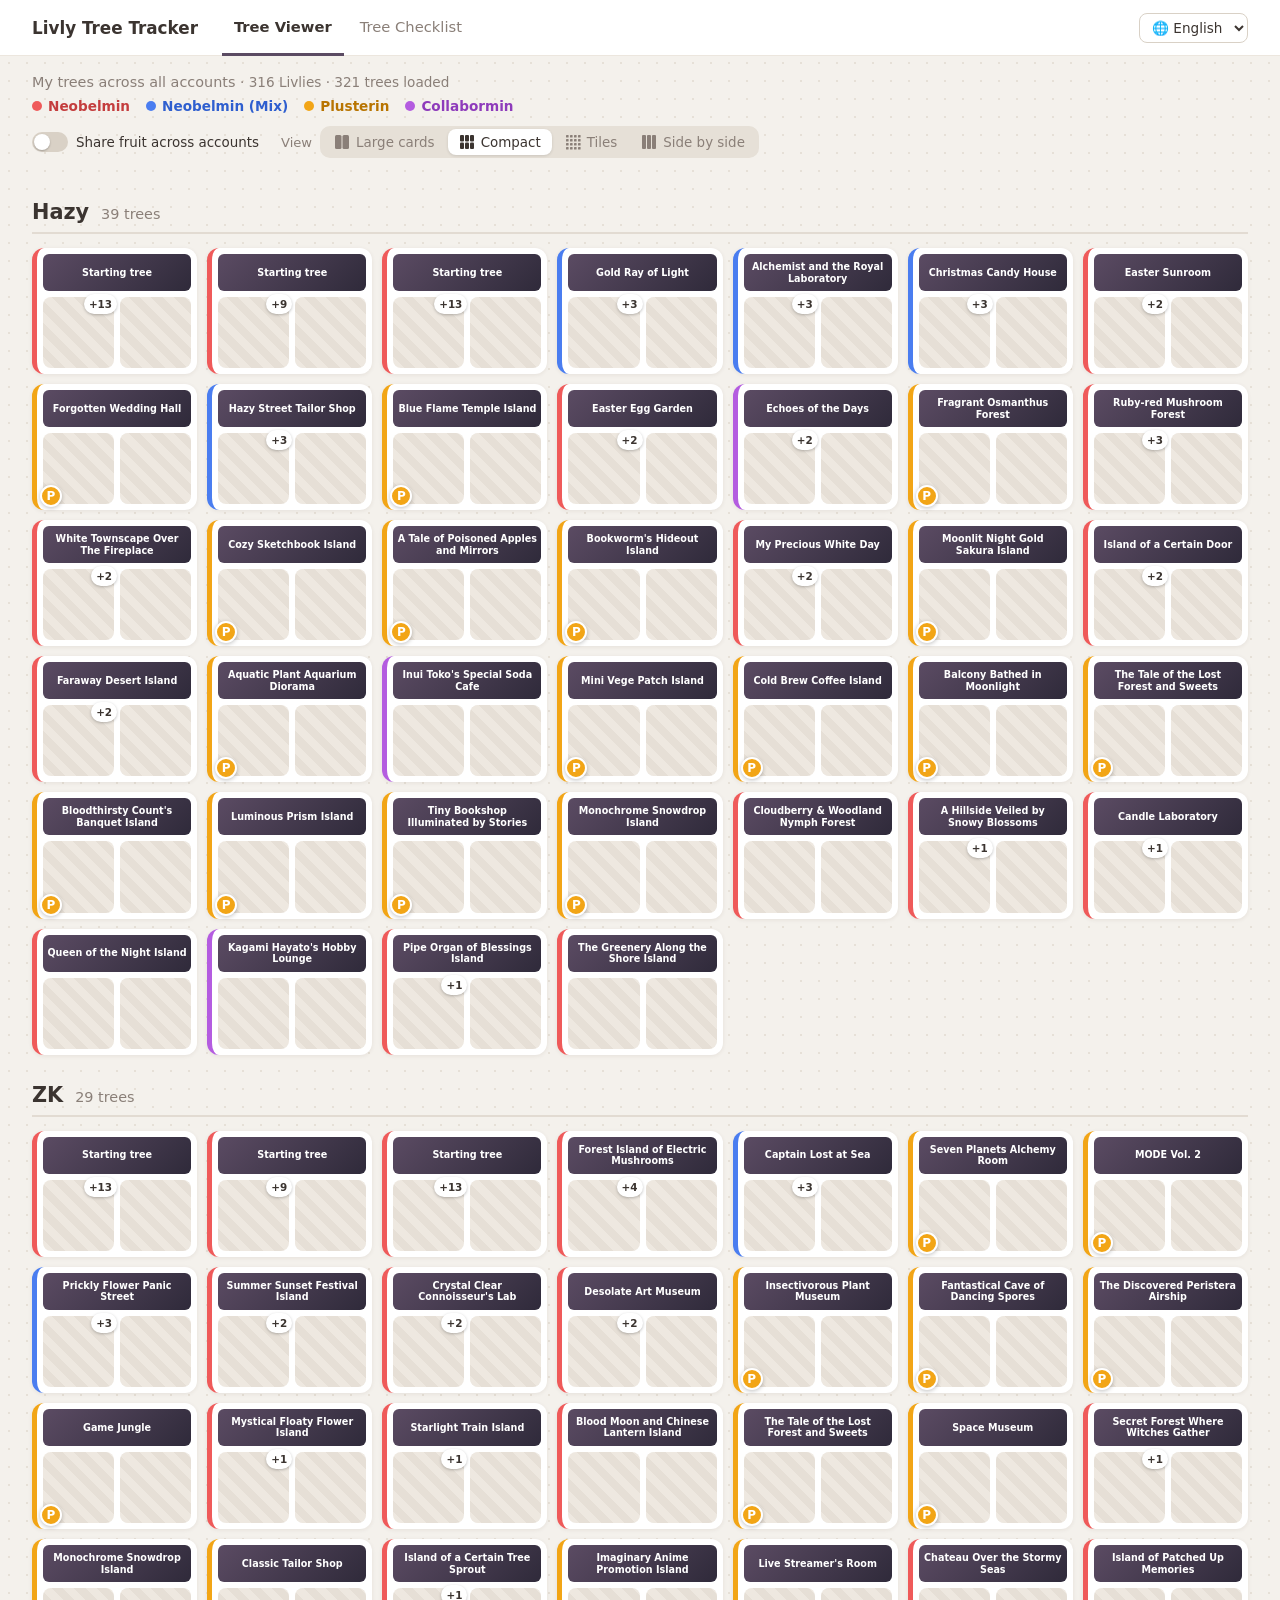
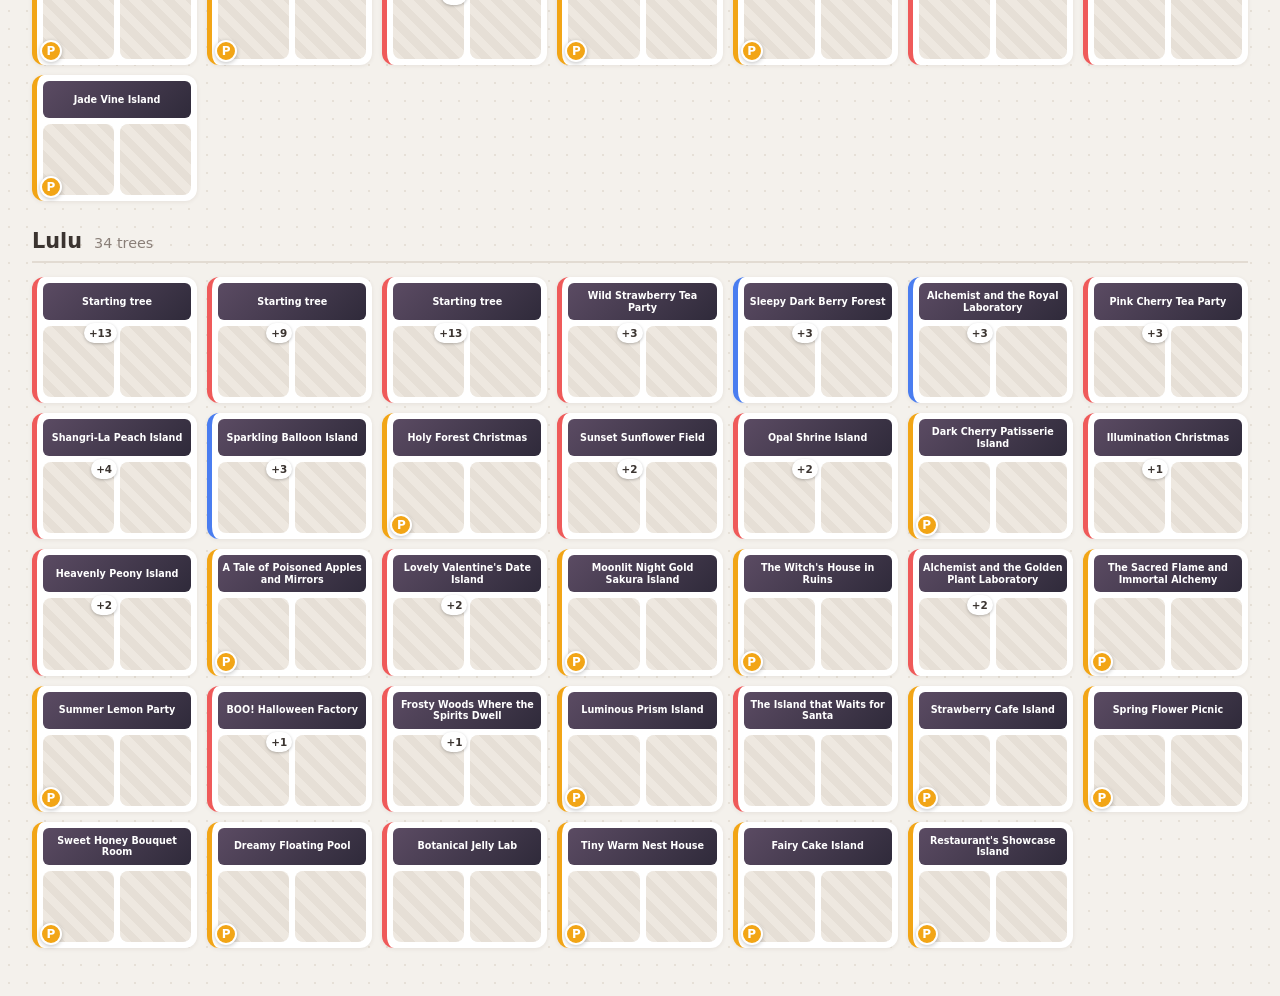
==== index.html @ b5752711 "first commit" ====
<!DOCTYPE html>
<html lang="ja">
<head>
  <meta charset="UTF-8">
  <meta name="viewport" content="width=device-width, initial-scale=1.0">
  <meta http-equiv="Cache-Control" content="no-cache, no-store, must-revalidate">
  <title>Livly Tree Tracker</title>
  <script>
    // Load the stylesheet with a fresh ?v= each time so the browser never shows an old saved copy.
    window.LIVLY_BUILD = Date.now();
    document.write('<link rel="stylesheet" href="css/style.css?v=' + LIVLY_BUILD + '">');
  </script>
</head>
<body>
  <!-- Top bar: app name, page tabs, language (filled in by scripts/nav.js) -->
  <nav id="site-nav" class="site-nav"></nav>

  <header class="page-header">
    <div class="page-toolbar">
      <div>
        <p class="page-meta"><span id="subtitle"></span> <span id="stats"></span></p>
        <ul id="legend" class="legend"></ul>
      </div>
      <div class="toolbar-controls">
      <!-- "Share fruit across accounts" switch (label filled in by scripts/app.js) -->
      <label id="share-control" class="switch-control">
        <input id="share-toggle" type="checkbox">
        <span class="switch" aria-hidden="true"></span>
        <span id="share-label"></span>
      </label>
      <!-- "View" label + Large / Compact / Tiles / Side by side (filled in by scripts/app.js) -->
      <div class="view-control">
        <span id="view-label" class="control-label"></span>
        <div id="view-switch" class="segmented"></div>
      </div>
      </div>
    </div>
  </header>

  <main id="accounts">
    <p class="loading">Loading…</p>
  </main>

  <script>
    // Data and scripts (plain .js so the page works when opened directly from disk).
    // Each file gets a fresh ?v= so edits always show on a normal refresh.
    [
      "data/livlies.js",
      "data/trees.js",
      "data/accounts.js",
      "scripts/i18n.js",
      "scripts/nav.js",
      "scripts/app.js"
    ].forEach(function (src) {
      document.write('<script src="' + src + '?v=' + LIVLY_BUILD + '"><\/script>');
    });
  </script>
</body>
</html>
---- css/style.css ----
/* ===== Theme ===== */
:root {
  --bg: #f4f1ec;
  --card: #ffffff;
  --text: #3b3430;
  --muted: #8a7f78;
  --tile: #eeeae4;
  --radius: 16px;

  /* Potion colours: card edges, legend, tooltip */
  --c-neobelmin: #ef5a5a;   --text-neobelmin: #c43d3d;
  --c-mix: #4a7df0;         --text-mix: #2f5fcf;
  --c-plusterin: #f2a516;   --text-plusterin: #b87400;
  --c-collab: #b45ce0;      --text-collab: #8e3bbb;
  --c-plusterin-badge: #f2a516;   /* the "P" badge on Plusterin cards */

  /* Tooltip check marks: tree owned by this account / by another account (shared fruit) */
  --c-this-account: #7ab955;      /* grass green */
  --c-other-account: #17a99b;     /* teal green (also the share switch when on) */
}

* { box-sizing: border-box; }

body {
  margin: 0;
  font-family: "Hiragino Maru Gothic ProN", "Yu Gothic UI", "Meiryo", system-ui, sans-serif;
  background: var(--bg);
  background-image: radial-gradient(#e6e0d7 1px, transparent 1px);
  background-size: 18px 18px;
  color: var(--text);
}

/* ===== Top navigation bar (both pages) ===== */
.site-nav {
  display: flex; align-items: center; gap: 24px;
  height: 56px; padding: 0 32px;
  background: var(--card); border-bottom: 1px solid #ece6de;
  position: sticky; top: 0; z-index: 10;
}
.nav-brand { font-weight: bold; font-size: 1.05rem; white-space: nowrap; }
.nav-tabs { display: flex; gap: 4px; height: 100%; }
.nav-tabs a {
  display: flex; align-items: center; padding: 0 12px;
  color: var(--muted); text-decoration: none; font-size: 0.92rem; white-space: nowrap;
  border-bottom: 3px solid transparent; margin-bottom: -1px;
}
.nav-tabs a:hover { color: var(--text); }
.nav-tabs a.active { color: var(--text); font-weight: 600; border-bottom-color: #5b4b63; }
.nav-spacer { flex: 1; }
.lang-select {
  font: inherit; font-size: 0.85rem; color: var(--text); cursor: pointer;
  padding: 5px 8px; border-radius: 8px; border: 1px solid #d9d1c6; background: #fff;
}
@media (max-width: 640px) {
  .site-nav { gap: 12px; padding: 0 14px; }
  .nav-brand { display: none; }
}

/* ===== Page header (under the top bar) ===== */
.page-header { padding: 18px 32px 6px; }
.page-meta { margin: 0 0 8px; color: var(--muted); font-size: 0.9rem; }
#stats { font-size: 0.85rem; }
.page-toolbar {
  display: flex; flex-wrap: wrap; align-items: center; justify-content: space-between; gap: 12px 20px;
}

/* Right side of the toolbar: share switch + View switch */
.toolbar-controls { display: flex; flex-wrap: wrap; align-items: center; gap: 10px 22px; }

/* On/off switch ("Share fruit across accounts") */
.switch-control {
  display: inline-flex; align-items: center; gap: 8px; cursor: pointer;
  font-size: 0.84rem; color: var(--text); user-select: none;
}
.switch-control input { position: absolute; opacity: 0; pointer-events: none; }
.switch {
  position: relative; width: 36px; height: 20px; flex: none;
  border-radius: 999px; background: #d9d1c6; transition: background .15s;
}
.switch::after {
  content: ""; position: absolute; top: 2px; left: 2px; width: 16px; height: 16px;
  border-radius: 50%; background: #fff; box-shadow: 0 1px 2px rgba(0,0,0,.25); transition: transform .15s;
}
.switch-control input:checked + .switch { background: var(--c-other-account); }
.switch-control input:checked + .switch::after { transform: translateX(16px); }
.switch-control input:focus-visible + .switch { outline: 2px solid #5b4b63; outline-offset: 2px; }

/* "View" label sits outside the buttons */
.view-control { display: flex; align-items: center; gap: 8px; }
.control-label { font-size: 0.82rem; color: var(--muted); }

/* Segmented buttons (View switch) */
.segmented { display: inline-flex; gap: 2px; background: #e6e0d7; border-radius: 10px; padding: 3px; }
.segmented button {
  display: inline-flex; align-items: center; gap: 6px;
  border: 0; background: transparent; color: var(--muted); cursor: pointer;
  font: inherit; font-size: 0.84rem; padding: 5px 11px; border-radius: 8px;
}
.segmented button:hover { color: var(--text); }
.segmented button.active { background: var(--card); color: var(--text); box-shadow: 0 1px 3px rgba(0,0,0,.12); }
.segmented svg { width: 16px; height: 16px; flex: none; fill: currentColor; }
@media (max-width: 640px) {
  .segmented button span { display: none; }   /* icons only on small screens */
}

.legend {
  display: flex; flex-wrap: wrap; gap: 16px;
  list-style: none; padding: 0; margin: 0;
  font-size: 0.85rem; color: var(--muted);
}
.legend li { display: flex; align-items: center; gap: 6px; font-weight: 600; }
.legend li:has(.type-neobelmin) { color: var(--text-neobelmin); }
.legend li:has(.type-mix)       { color: var(--text-mix); }
.legend li:has(.type-plusterin) { color: var(--text-plusterin); }
.legend li:has(.type-collab)    { color: var(--text-collab); }
.dot { width: 10px; height: 10px; border-radius: 50%; display: inline-block; }
.dot.type-neobelmin { background: var(--c-neobelmin); }
.dot.type-mix       { background: var(--c-mix); }
.dot.type-plusterin { background: var(--c-plusterin); }
.dot.type-collab    { background: var(--c-collab); }

main { padding: 8px 32px 48px; }
.loading, .error-box { color: var(--muted); }
.error-box {
  background: #fff3f0; border: 1px solid #f0c4bb; color: #8a3a2c;
  padding: 16px 20px; border-radius: 12px; max-width: 720px; line-height: 1.6;
}
.error-box code { background: #fbe1da; padding: 1px 5px; border-radius: 4px; }

/* ===== Account section ===== */
.account { margin-top: 28px; }
.account-header {
  display: flex; flex-wrap: wrap; align-items: baseline; gap: 12px;
  border-bottom: 2px solid #e2dbd2; padding-bottom: 8px; margin-bottom: 14px;
}
.account-header h2 { margin: 0; font-size: 1.3rem; }
.account-count { color: var(--muted); font-size: 0.9rem; }


/* ===== Tree grid ===== */
.tree-grid {
  display: grid;
  grid-template-columns: repeat(auto-fill, minmax(260px, 1fr));
  gap: 16px;
}

/* ===== Tree card ===== */
.tree-card {
  background: var(--card);
  border-radius: var(--radius);
  padding: 10px;
  box-shadow: 0 2px 8px rgba(60, 40, 30, 0.08);
  border-left: 5px solid transparent;   /* potion colour, see below */
  display: flex; flex-direction: column; gap: 8px;
}
.tree-card.type-neobelmin { border-left-color: var(--c-neobelmin); }
.tree-card.type-mix       { border-left-color: var(--c-mix); }
.tree-card.type-plusterin { border-left-color: var(--c-plusterin); }
.tree-card.type-collab    { border-left-color: var(--c-collab); }

/* Banner (top) */
.banner {
  aspect-ratio: 4 / 1;
  border-radius: 10px;
  overflow: hidden;
  background: linear-gradient(135deg, #5b4b63, #2f2a3a);
  display: flex; align-items: center; justify-content: center;
}
.banner img { width: 100%; height: 100%; object-fit: cover; display: block; }
.banner-text {
  color: #fff; text-align: center; padding: 0 10px; line-height: 1.3;
  font-size: 0.95rem; font-weight: bold; text-shadow: 0 1px 2px rgba(0,0,0,.4);
}
.banner-text small { display: block; font-weight: normal; font-size: 0.72rem; opacity: 0.85; }

/* Body: Livly (left) + tree (right) */
.card-body {
  display: grid;
  grid-template-columns: 1fr 1fr;
  gap: 10px;
  align-items: end;
}

.livly-slot {
  position: relative;
  aspect-ratio: 1 / 1;
}
.livly-slot .livly-img {
  width: 100%; height: 100%; object-fit: contain;
  display: block;
}

/* Plusterin badge: white "P" on an amber circle, overlapping the bottom-left of the Livly */
.plusterin-badge, .cc-badge {
  position: absolute; border-radius: 50%;
  background: var(--c-plusterin-badge); border: 2px solid #fff;
  box-shadow: 0 1px 4px rgba(0,0,0,.25);
  display: flex; align-items: center; justify-content: center;
  color: #fff; font-weight: 800; line-height: 1;
  font-family: "Arial Rounded MT Bold", "Segoe UI", system-ui, sans-serif;
}
.plusterin-badge { left: -4px; bottom: -4px; width: 34px; height: 34px; font-size: 1.15rem; }

/* Wrapper that carries the Livly name on hover (both card views) */
.livly-pic { display: block; width: 100%; height: 100%; }
.livly-pic > a { display: block; width: 100%; height: 100%; }

/* "+N" chip on the Livly (Large cards) — hover / tap for the ingredient tooltip */
.more-chip {
  position: absolute; right: 2px; top: 2px;
  min-width: 30px; height: 26px; padding: 0 7px; border: 0; border-radius: 999px;
  background: #fff; box-shadow: 0 1px 4px rgba(0,0,0,.25);
  font: inherit; font-size: 0.78rem; font-weight: bold; color: var(--text); cursor: pointer;
}
.more-chip:hover, .more-chip:focus-visible { background: #5b4b63; color: #fff; outline: none; }

.tree-slot {
  aspect-ratio: 1 / 1;
  background: var(--tile);
  border-radius: 12px;
  display: flex; align-items: center; justify-content: center;
  overflow: hidden;
}
.tree-slot img { width: 90%; height: 90%; object-fit: contain; }

/* Placeholder for missing images */
.placeholder {
  width: 100%; height: 100%;
  border-radius: 12px;
  background: repeating-linear-gradient(45deg, #eee8e0, #eee8e0 8px, #e6dfd6 8px, #e6dfd6 16px);
  display: flex; align-items: center; justify-content: center;
  color: var(--muted); font-size: 0.75rem;
}


.tree-card.unknown { border: 2px dashed #e0a39a; color: #8a3a2c; font-size: 0.85rem; }

a { color: inherit; }


/* Shared potion colours for the small views */
.compact-card, .tree-tile-card { --ring: var(--c-neobelmin); }
.type-mix       { --ring: var(--c-mix); }
.type-plusterin { --ring: var(--c-plusterin); }
.type-collab    { --ring: var(--c-collab); }

/* ===== A · Compact cards ===== */
.compact-grid { display: grid; grid-template-columns: repeat(auto-fill, minmax(150px, 1fr)); gap: 10px; }
.compact-card {
  background: var(--card); border-radius: 12px; padding: 6px;
  box-shadow: 0 1px 4px rgba(60, 40, 30, 0.08); border-left: 5px solid var(--ring);
}
.cc-banner {
  aspect-ratio: 4 / 1; border-radius: 6px; overflow: hidden;
  background: linear-gradient(135deg, #5b4b63, #2f2a3a);
  color: #fff; font-size: 0.6rem; line-height: 1.2; font-weight: bold;
  display: flex; align-items: center; justify-content: center; text-align: center; padding: 0 4px;
}
.cc-banner img { width: 100%; height: 100%; object-fit: cover; display: block; }
.cc-banner:has(img) { padding: 0; }
.cc-body { display: grid; grid-template-columns: 1fr 1fr; gap: 6px; margin-top: 6px; }
.cc-livly, .cc-tree { position: relative; aspect-ratio: 1 / 1; }
.cc-livly img, .cc-tree img { width: 100%; height: 100%; object-fit: contain; display: block; }
.cc-tree { background: var(--tile); border-radius: 8px; overflow: hidden; }
.cc-badge { left: -3px; bottom: -3px; width: 22px; height: 22px; font-size: 0.75rem; }
.cc-more {
  position: absolute; right: -3px; top: -3px; min-width: 22px; height: 20px; padding: 0 5px;
  border: 0; border-radius: 999px; background: #fff; box-shadow: 0 1px 3px rgba(0,0,0,.25);
  font: inherit; font-size: 0.65rem; font-weight: bold; line-height: 20px; text-align: center;
  color: var(--text); cursor: pointer;
}
.cc-more:hover, .cc-more:focus-visible { background: #5b4b63; color: #fff; outline: none; }
.compact-card .placeholder, .tree-tile-card .placeholder { border-radius: 8px; }
.compact-card.unknown, .tree-tile-card.unknown {
  border: 2px dashed #e0a39a; color: #8a3a2c; font-size: 0.75rem; display: flex; align-items: center; justify-content: center;
}

/* ===== B · Tiles (also used by "Side by side") ===== */
.tile-grid { display: grid; grid-template-columns: repeat(auto-fill, minmax(86px, 1fr)); gap: 9px; }
.tree-tile-card {
  position: relative; aspect-ratio: 1 / 1; padding: 6px;
  background: var(--card); border-radius: 12px; border: 2px solid var(--ring);
  box-shadow: 0 1px 4px rgba(60, 40, 30, 0.08);
}
.tree-tile-card > img { width: 100%; height: 100%; object-fit: contain; display: block; }
.tt-livly {
  position: absolute; left: -6px; bottom: -6px; width: 44%; aspect-ratio: 1 / 1;
  border-radius: 50%; background: #fff; border: 2px solid var(--ring);
  box-shadow: 0 1px 3px rgba(0,0,0,.2); overflow: hidden;
}
.tt-livly img { width: 100%; height: 100%; object-fit: contain; display: block; }

/* ===== F · Accounts side by side ===== */
.accounts-columns {
  display: grid;
  grid-template-columns: repeat(var(--account-count, 3), minmax(0, 1fr));
  gap: 14px; align-items: start;
}
.accounts-columns .account {
  margin-top: 18px; background: rgba(255, 255, 255, 0.5); border-radius: 14px; padding: 10px;
}
.accounts-columns .account-header h2 { font-size: 1rem; }
.accounts-columns .tile-grid { grid-template-columns: repeat(auto-fill, minmax(64px, 1fr)); gap: 8px; }
@media (max-width: 900px) {
  .accounts-columns { grid-template-columns: 1fr; }
}


/* ===== "+N" ingredient tooltip ===== */
.livly-tip {
  position: fixed; z-index: 100;
  --ring: var(--c-neobelmin);   /* rows without a type class use the Neobelmin colour */
  max-height: calc(100vh - 20px); overflow-y: auto; overscroll-behavior: contain;
  width: max-content; max-width: min(520px, calc(100vw - 20px));
  background: #fff; border-radius: 14px; padding: 12px 14px;
  box-shadow: 0 8px 28px rgba(40, 25, 20, .18), 0 0 0 1px rgba(0,0,0,.04);
  font-size: 0.82rem; line-height: 1.35; color: var(--text);
}
/* Soft bounce in, quick fade out */
.livly-tip {
  transform-origin: var(--tip-origin, left top);
  animation: tipBounceIn 260ms cubic-bezier(.34, 1.56, .64, 1) both;
}
.livly-tip.leaving {
  pointer-events: none;
  animation: tipFadeOut 100ms ease-in both;
}
@keyframes tipBounceIn {
  from { opacity: 0; transform: scale(.85); }
  60%  { opacity: 1; }
  to   { opacity: 1; transform: none; }
}
@keyframes tipFadeOut {
  to { opacity: 0; transform: scale(.97); }
}
@media (prefers-reduced-motion: reduce) {
  .livly-tip, .livly-tip.leaving { animation: none; }
}
.livly-tip img { display: block; width: 100%; height: 100%; object-fit: contain; }
.lt-ph { display: block; width: 100%; height: 100%; background: #eee8e0; }
.lt-title { font-size: 0.72rem; color: var(--muted); margin: 0 0 6px; }

.lt-chain {
  display: grid; grid-template-columns: 44px 1fr; gap: 4px 10px; align-items: center; padding: 7px 0;
}
.lt-chain + .lt-chain { border-top: 1px solid #f0ebe4; }
.lt-pic {
  width: 44px; height: 44px; border-radius: 50%; overflow: hidden;
  border: 3px solid var(--ring); background: #faf8f5;
}
.lt-chain.cannot > .lt-pic { filter: grayscale(.85); opacity: .5; }
.lt-name { font-weight: 600; }
.lt-pill {
  display: inline-block; margin-left: 6px; padding: 1px 7px; border-radius: 999px;
  font-size: 0.64rem; color: #fff; background: var(--ring); vertical-align: 1px;
}
.lt-main {
  display: inline-block; margin-left: 4px; padding: 0 6px; border-radius: 999px;
  border: 1px solid #d9d1c6; font-size: 0.64rem; color: var(--muted);
}
.lt-status { margin-left: 6px; font-size: 0.64rem; white-space: nowrap; }
.lt-status.ok { color: #4f8a5e; }
.lt-status.no { color: #b0695c; }

/* recipe trees with counts; ✓ = owned, faded = missing */
.lt-recipe { display: flex; flex-wrap: wrap; gap: 6px; margin-top: 3px; }
.lt-ing { display: inline-flex; align-items: center; gap: 2px; font-size: 0.68rem; color: var(--muted); }
.lt-ing-pic, .lt-p-tree { position: relative; border-radius: 6px; background: #f3efe9; }
.lt-ing-pic { width: 24px; height: 24px; }
.lt-ing-pic img, .lt-p-tree img { border-radius: 6px; }
.lt-ing.missing .lt-ing-pic, .lt-p.no .lt-p-tree { opacity: .35; filter: grayscale(1); }
.lt-ing.owned .lt-ing-pic::after, .lt-p.ok .lt-p-tree::after {
  content: "✓"; position: absolute; right: -4px; bottom: -4px;
  width: 12px; height: 12px; border-radius: 50%;
  background: var(--c-this-account); color: #fff; font-size: 8px; line-height: 12px; text-align: center;
}
.lt-ing.other .lt-ing-pic::after, .lt-p.ok.other .lt-p-tree::after {
  content: "✓"; position: absolute; right: -4px; bottom: -4px;
  width: 12px; height: 12px; border-radius: 50%;
  background: var(--c-other-account); color: #fff; font-size: 8px; line-height: 12px; text-align: center;
}

/* Plusterins of that Neobelmin */
.lt-plus { grid-column: 2; display: flex; flex-wrap: wrap; gap: 8px; align-items: flex-start; }
.lt-arrow { align-self: center; color: var(--muted); font-size: 0.75rem; }
.lt-p { width: 40px; text-align: center; font-size: 0.64rem; color: var(--muted); }
.lt-p.ok { color: #4f8a5e; font-weight: 600; }
.lt-p-pic {
  width: 34px; height: 34px; margin: 0 auto 2px; border-radius: 50%; overflow: hidden;
  border: 2px solid var(--c-plusterin); background: #faf8f5;
}
.lt-p.no .lt-p-pic { filter: grayscale(.85); opacity: .5; }
.lt-p-tree { width: 20px; height: 20px; margin: 2px auto 0; }
.lt-legend {
  display: flex; flex-wrap: wrap; gap: 4px 14px;
  margin-top: 8px; padding-top: 7px; border-top: 1px solid #f0ebe4;
  font-size: 0.68rem; color: var(--muted);
}
.lt-key { display: inline-flex; align-items: center; gap: 5px; }
/* same badges as on the recipe trees */
.lt-check {
  width: 13px; height: 13px; border-radius: 50%; flex: none;
  color: #fff; font-size: 8px; line-height: 13px; text-align: center;
}
.lt-check.owned { background: var(--c-this-account); }
.lt-check.other { background: var(--c-other-account); }
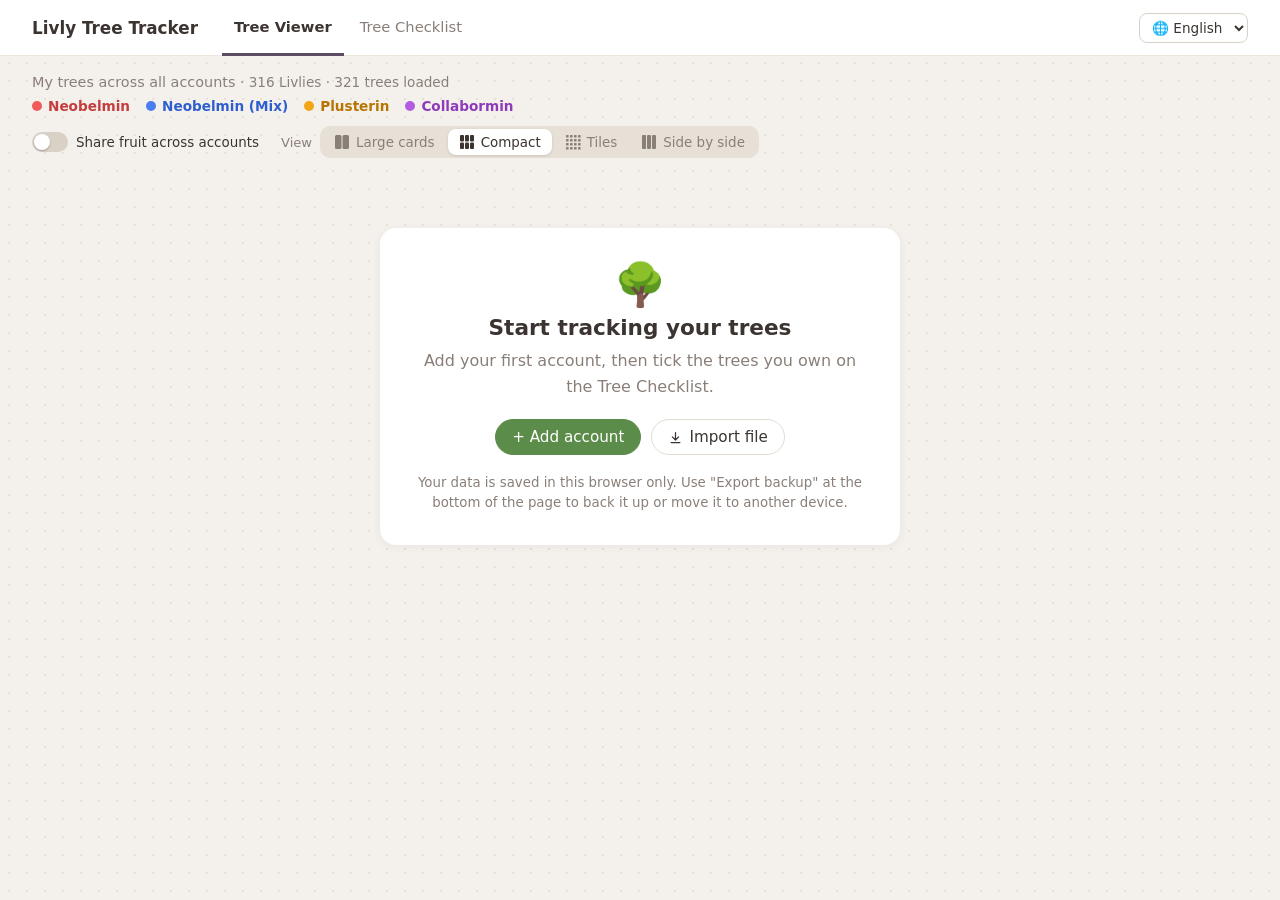
==== commit 5c0f5907: "user friendly setup" ====
--- a/index.html
+++ b/index.html
@@ -40,6 +40,8 @@
   <main id="accounts">
     <p class="loading">Loading…</p>
   </main>
+  <!-- File picker used by Import (at the bottom of the page and on the welcome box) -->
+  <input id="import-file" type="file" accept=".json,application/json" hidden>
 
   <script>
     // Data and scripts (plain .js so the page works when opened directly from disk).
@@ -47,8 +49,9 @@
     [
       "data/livlies.js",
       "data/trees.js",
-      "data/accounts.js",
       "scripts/i18n.js",
+      "scripts/store.js",
+      "scripts/dialog.js",
       "scripts/nav.js",
       "scripts/app.js"
     ].forEach(function (src) {
--- a/css/style.css
+++ b/css/style.css
@@ -15,7 +15,7 @@
   --c-plusterin-badge: #f2a516;   /* the "P" badge on Plusterin cards */
 
   /* Tooltip check marks: tree owned by this account / by another account (shared fruit) */
-  --c-this-account: #7ab955;      /* grass green */
+  --c-this-account: #4caf50;      /* grass green */
   --c-other-account: #17a99b;     /* teal green (also the share switch when on) */
 }
 
@@ -135,6 +135,82 @@
 }
 .account-header h2 { margin: 0; font-size: 1.3rem; }
 .account-count { color: var(--muted); font-size: 0.9rem; }
+.account { scroll-margin-top: 72px; }   /* below the sticky top bar when jumped to */
+.account-header { align-items: center; }
+.account-actions { margin-left: auto; display: flex; align-items: center; gap: 2px; }
+
+/* ===== Buttons (both pages) ===== */
+.btn {
+  display: inline-flex; align-items: center; gap: 6px;
+  font: inherit; font-size: 0.85rem; line-height: 1.2; cursor: pointer; white-space: nowrap;
+  padding: 5px 12px; border-radius: 999px;
+  border: 1px solid #e2dbd2; background: #fff; color: var(--text); text-decoration: none;
+}
+.btn:hover { background: #f7f3ee; filter: none; }
+.btn:disabled { opacity: .45; cursor: default; background: #fff; }
+.btn svg { width: 15px; height: 15px; flex: none; }
+.btn.primary { background: #5b8c4a; border-color: #5b8c4a; color: #fff; }
+.btn.primary:hover { background: #4f7c40; }
+.btn.danger { background: #c94a3d; border-color: #c94a3d; color: #fff; }
+.btn.danger:hover { background: #b23e32; }
+.icon-btn {
+  display: inline-grid; place-items: center; width: 30px; height: 30px; padding: 0;
+  border: 0; border-radius: 8px; background: transparent; color: var(--muted); cursor: pointer;
+}
+.icon-btn:hover { background: #ebe4db; color: var(--text); filter: none; }
+.icon-btn svg { width: 17px; height: 17px; }
+/* Bottom line: "Saved in this browser only · Export backup · Import" */
+.data-footer {
+  display: flex; flex-wrap: wrap; align-items: center; justify-content: center; gap: 8px;
+  margin-top: 14px; padding: 14px; border-top: 1px solid #e2dbd2;
+  color: var(--muted); font-size: 0.85rem;
+}
+.link-btn {
+  display: inline-flex; align-items: center; gap: 5px; padding: 0; border: 0; background: none;
+  font: inherit; color: #2f5fcf; cursor: pointer;
+}
+.link-btn:hover { text-decoration: underline; filter: none; }
+.link-btn svg { width: 14px; height: 14px; }
+
+/* "+ Add account" after the last account */
+.add-account {
+  display: block; width: 100%; margin-top: 28px; padding: 16px;
+  font: inherit; font-weight: 600; font-size: 0.95rem; color: var(--text); cursor: pointer;
+  background: transparent; border: 2px dashed #d8cfc4; border-radius: 12px;
+}
+.add-account:hover { background: rgba(255, 255, 255, 0.6); border-color: #b9ad9f; }
+
+/* First visit: no accounts yet */
+.empty-state {
+  max-width: 520px; margin: 56px auto; padding: 32px 36px; text-align: center;
+  background: var(--card); border-radius: 16px; box-shadow: 0 2px 10px rgba(60, 40, 30, 0.06);
+}
+.empty-art { font-size: 42px; }
+.empty-state h2 { margin: 6px 0 8px; font-size: 1.35rem; }
+.empty-state p { color: var(--muted); margin: 0 0 20px; line-height: 1.6; }
+.empty-buttons { display: flex; flex-wrap: wrap; gap: 10px; justify-content: center; }
+.empty-buttons .btn { font-size: 0.95rem; padding: 8px 16px; }
+.empty-state small { display: block; margin-top: 18px; color: var(--muted); line-height: 1.5; }
+
+/* Pop-up box (scripts/dialog.js) */
+.dialog-backdrop {
+  position: fixed; inset: 0; z-index: 100; display: grid; place-items: center; padding: 16px;
+  background: rgba(40, 30, 20, 0.35); animation: dialogFade 120ms ease-out;
+}
+.dialog {
+  width: min(380px, 100%); background: var(--card); border-radius: 14px; padding: 22px 24px;
+  box-shadow: 0 10px 40px rgba(0, 0, 0, 0.2); animation: tipBounceIn 220ms cubic-bezier(.34, 1.56, .64, 1);
+}
+.dialog h3 { margin: 0 0 10px; font-size: 1.05rem; }
+.dialog p { margin: 0 0 4px; color: var(--muted); line-height: 1.6; font-size: 0.92rem; }
+.dialog input {
+  width: 100%; box-sizing: border-box; margin-top: 4px;
+  font: inherit; padding: 8px 10px; border: 1px solid #d8cfc4; border-radius: 8px; color: var(--text);
+}
+.dialog input:focus { outline: 2px solid #5b8c4a; outline-offset: 0; border-color: transparent; }
+.dialog-buttons { display: flex; flex-wrap: wrap; justify-content: flex-end; gap: 8px; margin-top: 18px; }
+@keyframes dialogFade { from { opacity: 0; } }
+@media (prefers-reduced-motion: reduce) { .dialog-backdrop, .dialog { animation: none; } }
 
 
 /* ===== Tree grid ===== */
@@ -300,6 +376,11 @@
   margin-top: 18px; background: rgba(255, 255, 255, 0.5); border-radius: 14px; padding: 10px;
 }
 .accounts-columns .account-header h2 { font-size: 1rem; }
+.accounts-columns .account-header { gap: 6px; }
+.accounts-columns .edit-trees span { display: none; }   /* icon only in narrow columns */
+.accounts-columns .edit-trees { padding: 5px 8px; }
+.accounts-columns .add-account { grid-column: 1 / -1; margin-top: 4px; }
+.accounts-columns .data-footer { grid-column: 1 / -1; margin-top: 0; }
 .accounts-columns .tile-grid { grid-template-columns: repeat(auto-fill, minmax(64px, 1fr)); gap: 8px; }
 @media (max-width: 900px) {
   .accounts-columns { grid-template-columns: 1fr; }
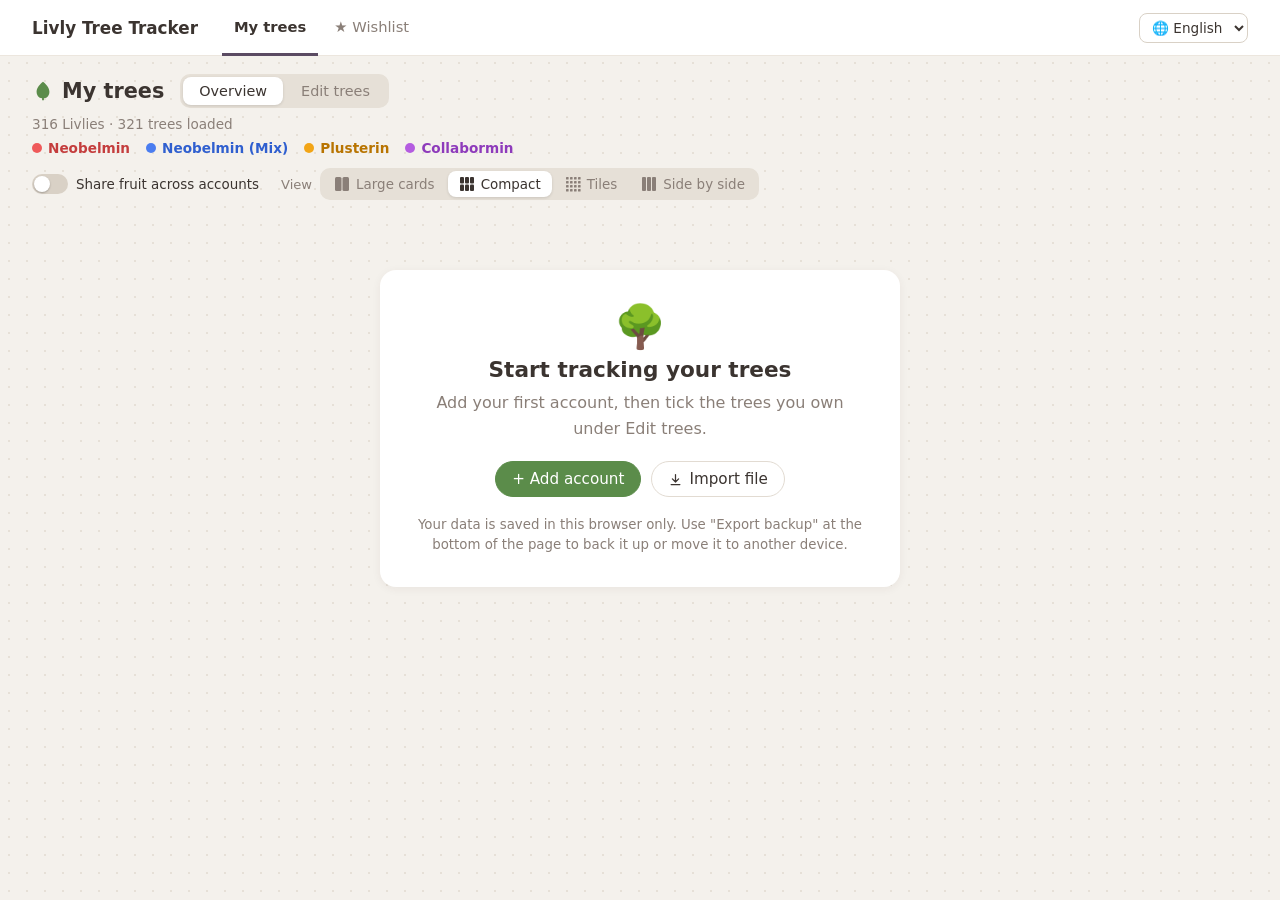
==== commit f713103d: "structure adjustment" ====
--- a/index.html
+++ b/index.html
@@ -15,10 +15,13 @@
   <!-- Top bar: app name, page tabs, language (filled in by scripts/nav.js) -->
   <nav id="site-nav" class="site-nav"></nav>
 
+  <!-- "My trees" title + Overview / Edit trees switch (filled in by scripts/nav.js) -->
+  <header id="section-header" class="section-header"></header>
+
   <header class="page-header">
     <div class="page-toolbar">
       <div>
-        <p class="page-meta"><span id="subtitle"></span> <span id="stats"></span></p>
+        <p class="page-meta"><span id="stats"></span></p>
         <ul id="legend" class="legend"></ul>
       </div>
       <div class="toolbar-controls">
--- a/css/style.css
+++ b/css/style.css
@@ -57,7 +57,20 @@
 }
 
 /* ===== Page header (under the top bar) ===== */
-.page-header { padding: 18px 32px 6px; }
+/* Section header: icon + title + Overview/Edit (or My wishlist/Find) switch */
+.section-header { display: flex; flex-wrap: wrap; align-items: center; gap: 16px; padding: 18px 32px 0; }
+.section-header h1 { margin: 0; font-size: 1.3rem; display: flex; align-items: center; gap: 8px; }
+.section-icon { display: inline-flex; }
+.section-icon svg { width: 22px; height: 22px; }
+.section-trees svg { fill: #5b8c4a; }
+.section-wishlist svg { fill: #f2b51b; }
+.segmented.section-switch a, .segmented.section-switch button { padding: 6px 16px; font-size: 0.9rem; }
+@media (max-width: 640px) {
+  .section-header { padding: 14px 14px 0; }
+  body .page-header { padding-left: 14px; padding-right: 14px; }
+}
+
+.page-header { padding: 8px 32px 6px; }
 .page-meta { margin: 0 0 8px; color: var(--muted); font-size: 0.9rem; }
 #stats { font-size: 0.85rem; }
 .page-toolbar {
@@ -91,13 +104,13 @@
 
 /* Segmented buttons (View switch) */
 .segmented { display: inline-flex; gap: 2px; background: #e6e0d7; border-radius: 10px; padding: 3px; }
-.segmented button {
-  display: inline-flex; align-items: center; gap: 6px;
+.segmented button, .segmented a {
+  display: inline-flex; align-items: center; gap: 6px; text-decoration: none;
   border: 0; background: transparent; color: var(--muted); cursor: pointer;
   font: inherit; font-size: 0.84rem; padding: 5px 11px; border-radius: 8px;
 }
-.segmented button:hover { color: var(--text); }
-.segmented button.active { background: var(--card); color: var(--text); box-shadow: 0 1px 3px rgba(0,0,0,.12); }
+.segmented button:hover, .segmented a:hover { color: var(--text); }
+.segmented button.active, .segmented a.active { background: var(--card); color: var(--text); box-shadow: 0 1px 3px rgba(0,0,0,.12); }
 .segmented svg { width: 16px; height: 16px; flex: none; fill: currentColor; }
 @media (max-width: 640px) {
   .segmented button span { display: none; }   /* icons only on small screens */
@@ -435,10 +448,6 @@
   display: inline-block; margin-left: 6px; padding: 1px 7px; border-radius: 999px;
   font-size: 0.64rem; color: #fff; background: var(--ring); vertical-align: 1px;
 }
-.lt-main {
-  display: inline-block; margin-left: 4px; padding: 0 6px; border-radius: 999px;
-  border: 1px solid #d9d1c6; font-size: 0.64rem; color: var(--muted);
-}
 .lt-status { margin-left: 6px; font-size: 0.64rem; white-space: nowrap; }
 .lt-status.ok { color: #4f8a5e; }
 .lt-status.no { color: #b0695c; }
